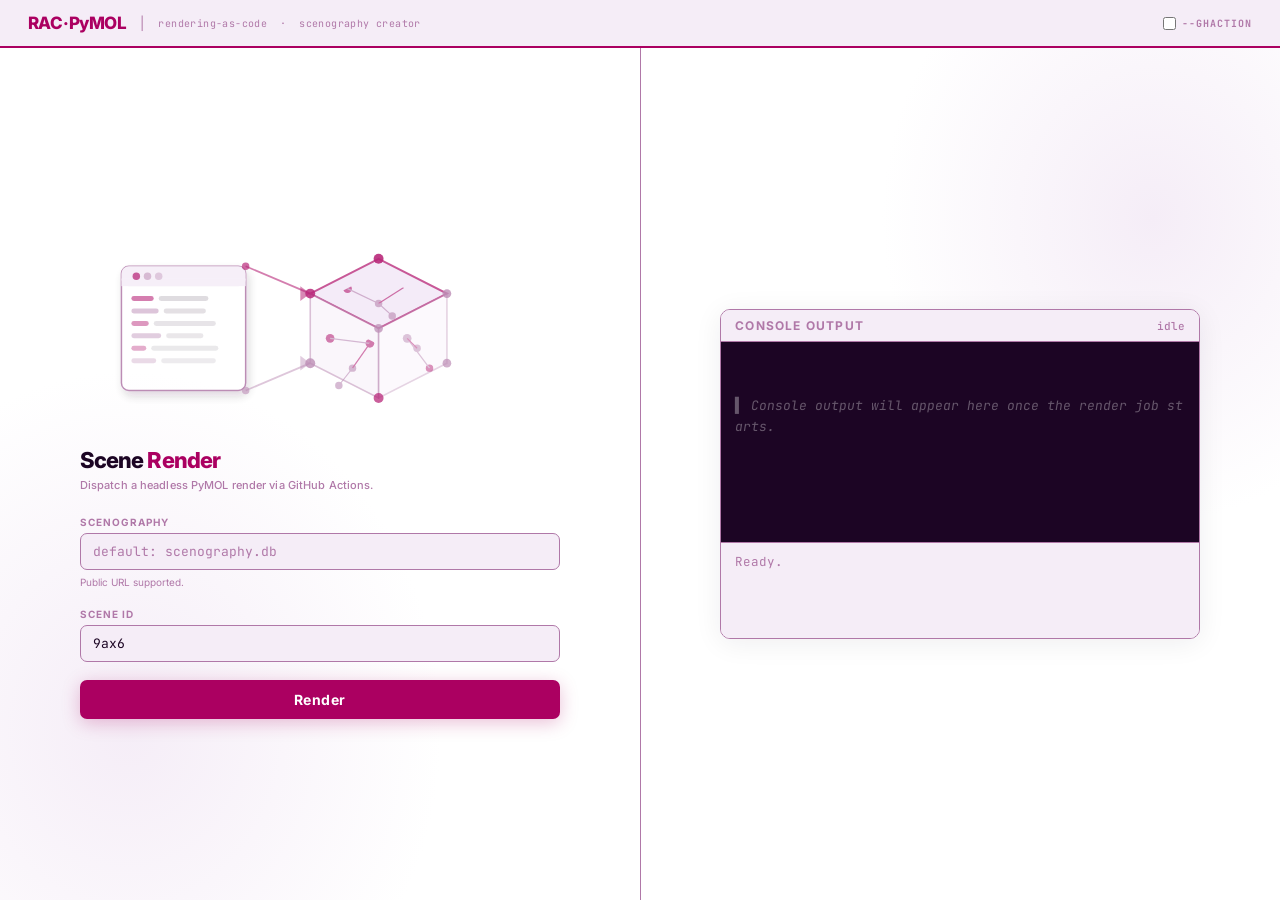
==== .github/index.html @ 3833f2bc "add gh page - demo" ====
<!DOCTYPE html>
<html lang="en">
<head>
<meta charset="utf-8">
<meta name="viewport" content="width=device-width, initial-scale=1">
<title>RAC-PyMOL · Render</title>
<link rel="preconnect" href="https://fonts.googleapis.com">
<link rel="preconnect" href="https://fonts.gstatic.com" crossorigin>
<link href="https://fonts.googleapis.com/css2?family=Inter:wght@400;500;600;700;800&family=JetBrains+Mono:wght@400;600&display=swap" rel="stylesheet">
<style>
  *, *::before, *::after { box-sizing: border-box; margin: 0; padding: 0; }

  /* ── palette: exact batch.py Vis reversed ────────────────── */
  /* dark origin:  BG=#1c0524  SURF=#270833  FG=#ffffff         */
  /*               HI=#AB0061  HI2=#8b0a5e   GRID=#4a1a6b       */
  /*               MUTE=#b078a8                                  */
  :root {
    --bg:      #ffffff;
    --surf:    #f5edf7;
    --border:  #b078a8;
    --hi:      #AB0061;
    --hi2:     #8b0a5e;
    --fg:      #1c0524;
    --mute:    #b078a8;
    --cbe-bg:  #1c0524;
    --cbe-fg:  #ffffff;
    --cbe-hi:  #AB0061;
    --cbe-dim: #4a1a6b;
    --green:   #166534;
  }

  html, body {
    height: 100vh; width: 100vw; overflow: hidden;
    background: var(--bg); color: var(--fg);
    font-family: 'Inter', system-ui, sans-serif; font-size: 13px;
    -webkit-font-smoothing: antialiased;
  }

  /* ── outer shell ─────────────────────────────────────────── */
  #app { display: flex; flex-direction: column; height: 100vh; width: 100vw; }

  /* ── header ──────────────────────────────────────────────── */
  #header {
    flex-shrink: 0; padding: 0 28px; height: 48px;
    background: var(--surf); border-bottom: 2px solid var(--hi);
    display: flex; align-items: center; gap: 14px;
  }
  #header h1 {
    font-size: 17px; font-weight: 800; color: var(--hi);
    letter-spacing: -0.03em; font-family: 'Inter', sans-serif;
  }
  #header .sub {
    font-size: 10px; color: var(--mute);
    font-family: 'JetBrains Mono', monospace; letter-spacing: 0.04em;
  }
  #header .dot { color: var(--border); }

  /* ── body: two equal panes ───────────────────────────────── */
  #body { flex: 1 1 0; min-height: 0; display: flex; }

  /* ── LEFT pane ───────────────────────────────────────────── */
  #left {
    flex: 1 1 0; min-width: 0; position: relative;
    display: flex; align-items: center; justify-content: center;
    border-right: 1px solid var(--border);
    overflow: hidden;
    /* subtle radial gradient background flow */
    background: radial-gradient(ellipse 70% 60% at 20% 80%, #f5edf7 0%, #ffffff 70%);
  }

  /* SVG icon — sits above the form heading, centred */
  #scene-icon {
    width: 88%;
    opacity: 0.84; pointer-events: none;
    display: block; margin: 0 auto 2px;
  }

  /* form card: 80% of pane width */
  #form-card {
    position: relative; z-index: 1;
    width: 80%; max-width: 480px;
    display: flex; flex-direction: column; gap: 18px;
  }

  /* form title block */
  .form-heading { margin-bottom: 4px; }
  .form-heading h2 {
    font-size: 22px; font-weight: 800; color: var(--fg);
    letter-spacing: -0.04em; line-height: 1.1;
  }
  .form-heading h2 span { color: var(--hi); }
  .form-heading p {
    margin-top: 5px; font-size: 11px; color: var(--mute);
    font-weight: 500; letter-spacing: 0.01em; line-height: 1.5;
  }

  .field { display: flex; flex-direction: column; gap: 5px; }

  label {
    font-size: 10px; font-weight: 700; color: var(--mute);
    text-transform: uppercase; letter-spacing: 0.1em;
    font-family: 'Inter', sans-serif;
  }
  .field-subtitle {
    font-size: 10px; color: var(--mute); line-height: 1.5;
    font-weight: 400;
  }
  input[type=text] {
    width: 100%; padding: 9px 12px;
    border: 1.5px solid var(--border); border-radius: 7px;
    background: var(--surf); color: var(--fg);
    font-size: 13px; font-family: 'JetBrains Mono', monospace;
    font-weight: 400; outline: none;
    transition: border-color 0.18s, box-shadow 0.18s;
  }
  input[type=text]:focus {
    border-color: var(--hi);
    box-shadow: 0 0 0 3px rgba(171,0,97,0.1);
  }
  input[type=text]::placeholder { color: var(--border); }

  #cta {
    padding: 11px 0; background: var(--hi); color: #fff;
    border: none; border-radius: 7px; width: 100%;
    font-size: 14px; font-weight: 700; font-family: 'Inter', sans-serif;
    cursor: pointer; letter-spacing: 0.04em;
    transition: background 0.18s, transform 0.1s, box-shadow 0.18s;
    box-shadow: 0 4px 18px rgba(171,0,97,0.25);
  }
  #cta:hover {
    background: var(--hi2);
    box-shadow: 0 6px 24px rgba(139,10,94,0.35);
    transform: translateY(-1px);
  }
  #cta:active { transform: translateY(0); }
  #cta:disabled { background: var(--mute); box-shadow: none; cursor: not-allowed; transform: none; }

  /* ── RIGHT pane ──────────────────────────────────────────── */
  #right {
    flex: 1 1 0; min-width: 0; position: relative;
    display: flex; align-items: center; justify-content: center;
    overflow: hidden;
    background: radial-gradient(ellipse 65% 55% at 80% 20%, #f5edf7 0%, #ffffff 65%);
  }



  /* CBE+log box: 80% of pane width */
  #cbe-wrap {
    position: relative; z-index: 1;
    width: 80%; max-width: 480px;
    display: flex; flex-direction: column;
    border: 1.5px solid var(--border); border-radius: 10px;
    overflow: hidden;
    box-shadow: 0 4px 28px rgba(28,5,36,0.07);
  }

  /* title bar */
  #cbe-label {
    background: var(--surf); padding: 8px 14px;
    font-size: 12px; font-weight: 700; color: var(--mute);
    text-transform: uppercase; letter-spacing: 0.1em;
    border-bottom: 1px solid var(--border);
    display: flex; justify-content: space-between; align-items: center;
    font-family: 'Inter', sans-serif;
  }
  #cbe-label .cbe-status {
    font-size: 11px; font-weight: 500; color: var(--border);
    text-transform: none; letter-spacing: 0; font-family: 'JetBrains Mono', monospace;
  }

  /* dark console */
  #cbe {
    height: 200px; background: var(--cbe-bg);
    color: var(--cbe-fg); font-family: 'JetBrains Mono', monospace; font-size: 13px;
    line-height: 1.65; padding: 10px 14px; overflow-y: auto; position: relative;
    white-space: pre-wrap; word-break: break-all;
  }
  #cbe .prompt { color: var(--cbe-hi); font-weight: 600; }
  #cbe-placeholder { color: #ffffff; opacity: 0.32; font-style: italic; padding: 0; margin: 0; display: block; }

  /* event log */
  #event-log {
    background: var(--surf); border-top: 1px solid var(--border);
    padding: 8px 14px; height: 96px; overflow-y: auto;
    font-size: 12.5px; font-family: 'JetBrains Mono', monospace;
    line-height: 1.65; color: var(--mute);
  }
  .ev-line { padding: 1px 0; }
  .ev-line.ok   { color: var(--green); }
  .ev-line.err  { color: #b91c1c; }
  .ev-line.info { color: var(--hi); }

  /* CBE action buttons — hidden until job completes */
  #cbe-actions {
    display: none; position: absolute; bottom: 8px; right: 10px;
    gap: 7px; align-items: center;
  }
  .cbe-btn-main {
    padding: 5px 14px; background: var(--hi); color: #fff;
    border: none; border-radius: 5px; font-size: 11px; font-weight: 700;
    font-family: 'Inter', sans-serif; cursor: pointer;
    transition: background 0.15s;
  }
  .cbe-btn-main:hover { background: var(--hi2); }
  .cbe-btn-main:disabled { background: var(--cbe-dim); cursor: not-allowed; }
  .cbe-btn-icon {
    padding: 5px 9px; background: #270833; color: var(--cbe-hi);
    border: 1px solid var(--cbe-hi); border-radius: 5px;
    font-size: 14px; cursor: pointer; transition: background 0.15s;
  }
  .cbe-btn-icon:hover { background: var(--hi); color: #fff; }
  .cbe-btn-icon:disabled { opacity: 0.3; cursor: not-allowed; }

  /* ── confirm overlay ─────────────────────────────────────── */
  #confirm-overlay {
    display: none; position: fixed; inset: 0;
    background: rgba(28,5,36,0.55); backdrop-filter: blur(4px);
    z-index: 100; align-items: center; justify-content: center;
  }
  #confirm-overlay.show { display: flex; }
  #confirm-box {
    background: #fff; border: 2px solid var(--hi);
    border-radius: 12px; padding: 26px 30px; max-width: 380px; width: 90%;
    box-shadow: 0 12px 48px rgba(171,0,97,0.2);
  }
  #confirm-box h2 {
    font-size: 16px; font-weight: 800; color: var(--hi);
    margin-bottom: 8px; letter-spacing: -0.02em;
    font-family: 'Inter', sans-serif;
  }
  #confirm-box p {
    font-size: 12px; color: var(--mute); margin-bottom: 14px; line-height: 1.6;
    font-weight: 400;
  }
  .confirm-params {
    font-family: 'JetBrains Mono', monospace; font-size: 11px;
    background: var(--surf); padding: 8px 11px; border-radius: 6px;
    border: 1px solid var(--border); margin-bottom: 16px;
    color: var(--fg); word-break: break-all; line-height: 1.7;
  }
  .confirm-actions { display: flex; gap: 8px; justify-content: flex-end; }
  .btn-cancel {
    padding: 7px 16px; background: var(--bg); color: var(--mute);
    border: 1.5px solid var(--border); border-radius: 6px;
    cursor: pointer; font-size: 12px; font-weight: 600;
    font-family: 'Inter', sans-serif;
    transition: border-color 0.15s;
  }
  .btn-cancel:hover { border-color: var(--mute); }
  .btn-go {
    padding: 7px 16px; background: var(--hi); color: #fff;
    border: none; border-radius: 6px; cursor: pointer;
    font-size: 12px; font-weight: 700; font-family: 'Inter', sans-serif;
    transition: background 0.15s;
  }
  .btn-go:hover { background: var(--hi2); }
</style>
</head>
<body>
<div id="app">

  <!-- ── header ── -->
  <div id="header">
    <h1>RAC&#8202;·&#8202;PyMOL</h1>
    <span class="dot">|</span>
    <span class="sub">rendering-as-code &nbsp;·&nbsp; scenography creator </span>
    <span style="flex:1"></span>
    <label style="font-size:10px;color:var(--mute);font-family:'JetBrains Mono',monospace;
                  display:flex;align-items:center;gap:6px;cursor:pointer;">
      <input type="checkbox" id="toggle-local" style="accent-color:var(--hi);cursor:pointer;">
      <span id="mode-label">--ghaction</span>
    </label>
  </div>

  <div id="body">

    <!-- ══ LEFT pane ══ -->
    <div id="left">

      <div id="form-card">

        <!--
          Icon: quadrant JSON-mockup card (shadowed) + 45° isometric cube
          behind it holding molecular point-cloud nodes.
          Single vector, sits above the heading, width = 50% of card.
        -->
        <!--
          Horizontal process flow:
            JSON card (100×100)  ──top──  isometric cube front-face (110×110, 10% bigger)
                                 ──bot──
          Card top-right → cube top-left node   (y = card.top  = cube.top)
          Card bot-right → cube bot-left node   (y = card.bot  = cube.bot)
          Cube is isometric: top-face rhombus visible, left+right side faces.
          viewBox: 340 wide × 130 tall.  Card: x=10,y=15 w=100 h=100.
          Gap (connectors): x=110 → x=160.  Cube left-edge x=160.
          Cube: front-face rhombus centre=(215,65), half-w=55, half-h=55 → but isometric.
          Isometric mapping: cube edge=55.
            TL = (160, 65)   TR = (215, 37)   mid = (270, 65)   BL = (215, 93)
          Top face: (160,65) (215,37) (270,65) (215,93)
          Left face below: TL(160,65) BL(215,93) BL-bot(215,148) TL-bot(160,120)
          Right face below: TR(215,37) R(270,65) R-bot(270,120) TR-bot(215,93)
          Actually simpler — use a flat isometric with:
            Top-left = (160, 37)   Top-right = (270, 37+28=65... )
          Let cube edge = 55. Isometric flat-top:
            top-left  TL = (160, 64)      ← left visible corner
            top       T  = (215, 36)      ← apex
            top-right TR = (270, 64)      ← right corner
            mid       M  = (215, 92)      ← centre of top face / top of bottom faces
            bot-left  BL = (160, 120)     ← bottom-left
            bottom    B  = (215, 148)     ← bottom apex  (not shown, behind)
            bot-right BR = (270, 120)     ← bottom-right
          Connector lines: card top-right (110,15) → TL (160,36+gap)
                           card bot-right (110,115)→ BL (160,120)
        -->
        <svg id="scene-icon" viewBox="0 0 340 160" fill="none" xmlns="http://www.w3.org/2000/svg">
          <defs>
            <filter id="cshadow" x="-20%" y="-20%" width="160%" height="160%">
              <feDropShadow dx="2" dy="4" stdDeviation="4" flood-color="#1c0524" flood-opacity="0.18"/>
            </filter>
            <clipPath id="clp-top">  <polygon points="160,64 215,36 270,64 215,92"/></clipPath>
            <clipPath id="clp-left"> <polygon points="160,64 215,92 215,148 160,120"/></clipPath>
            <clipPath id="clp-right"><polygon points="270,64 215,92 215,148 270,120"/></clipPath>
          </defs>

          <!--
            LAYOUT (viewBox 340×160, all vertically centred at y=80):
            ┌─────────────┐    ──top──    ╔═══╦═══╗
            │  JSON card  │              ║top ║   ║
            │  100 × 100  │              ╠═══╣   ║  cube front ~110×110
            │             │    ──bot──   ║lft║rgt║
            └─────────────┘              ╚═══╩═══╝
            card: x=10, y=30, w=100, h=100   → right edge x=110
            gap zone: x=110..162 (52px, arrowhead midpoint ~136)
            cube TL=(162,24)  T=(217,52)  TR=(272,24)  ← top of cube visible face
                 ML=(162,80)  M=(217,108) MR=(272,80)  ← below top face (front face top)
                 BL=(162,136) B=(217,108) BR=(272,136) ← bottom
            Actually use a simpler isometric:
              Top face: TL(162,52) T(217,24) TR(272,52) M(217,80)
              Left face: TL(162,52) ML(162,108) BL(217,136) M(217,80)
              Right face: TR(272,52) MR(272,108) BR(217,136) M(217,80)
            → card top-right (110,30) connects to TL (162,52)  [top line]
            → card bot-right (110,130) connects to ML (162,108) [bot line]
          -->

          <!-- ── JSON card (100×100) ── -->
          <rect x="10" y="30" width="100" height="100" rx="6"
                fill="#ffffff" filter="url(#cshadow)" stroke="#b078a8" stroke-width="1.2"/>
          <!-- header bar -->
          <rect x="10" y="30" width="100" height="16" rx="6" fill="#f5edf7"/>
          <rect x="10" y="40"  width="100" height="6" fill="#f5edf7"/>
          <!-- traffic dots -->
          <circle cx="22" cy="38" r="3" fill="#AB0061" opacity="0.75"/>
          <circle cx="31" cy="38" r="3" fill="#b078a8" opacity="0.55"/>
          <circle cx="40" cy="38" r="3" fill="#b078a8" opacity="0.4"/>
          <!-- JSON line stubs — 6 rows -->
          <rect x="18" y="54" width="18" height="4" rx="2" fill="#AB0061" opacity="0.6"/>
          <rect x="40" y="54" width="40" height="4" rx="2" fill="#1c0524" opacity="0.16"/>
          <rect x="18" y="64" width="22" height="4" rx="2" fill="#b078a8" opacity="0.5"/>
          <rect x="44" y="64" width="34" height="4" rx="2" fill="#1c0524" opacity="0.14"/>
          <rect x="18" y="74" width="14" height="4" rx="2" fill="#AB0061" opacity="0.48"/>
          <rect x="36" y="74" width="50" height="4" rx="2" fill="#1c0524" opacity="0.12"/>
          <rect x="18" y="84" width="24" height="4" rx="2" fill="#b078a8" opacity="0.44"/>
          <rect x="46" y="84" width="30" height="4" rx="2" fill="#1c0524" opacity="0.11"/>
          <rect x="18" y="94" width="12" height="4" rx="2" fill="#AB0061" opacity="0.38"/>
          <rect x="34" y="94" width="54" height="4" rx="2" fill="#1c0524" opacity="0.10"/>
          <rect x="18" y="104" width="20" height="4" rx="2" fill="#b078a8" opacity="0.32"/>
          <rect x="42" y="104" width="44" height="4" rx="2" fill="#1c0524" opacity="0.09"/>
          <!-- card right-edge connector dots -->
          <circle cx="110" cy="30"  r="3" fill="#AB0061" opacity="0.7"/>
          <circle cx="110" cy="130" r="3" fill="#b078a8" opacity="0.6"/>

          <!-- ── HORIZONTAL CONNECTOR LINES (top + bottom) ── -->
          <!-- top:    card top-right (110,30)  → cube TL (162,52) -->
          <line x1="110" y1="30"  x2="162" y2="52"
                stroke="#AB0061" stroke-width="1.4" opacity="0.6"/>
          <!-- bottom: card bot-right (110,130) → cube ML (162,108) -->
          <line x1="110" y1="130" x2="162" y2="108"
                stroke="#b078a8" stroke-width="1.4" opacity="0.5"/>
          <!-- arrowheads at cube entry -->
          <polygon points="162,52  154,46  154,58"  fill="#AB0061" opacity="0.55"/>
          <polygon points="162,108 154,102 154,114" fill="#b078a8" opacity="0.45"/>

          <!-- ── ISOMETRIC CUBE (edge≈55, 10% bigger than card ≈110) ── -->
          <!-- Vertices:
               T  = (217, 24)   apex top
               TL = (162, 52)   left corner of top face  [also top-left connector target]
               TR = (272, 52)   right corner of top face
               M  = (217, 80)   centre diamond (middle of top face)
               ML = (162, 108)  left bottom of side faces  [also bot connector target]
               MR = (272, 108)  right bottom of side faces
               B  = (217, 136)  bottom apex
          -->
          <!-- top face (rhombus) -->
          <polygon points="162,52 217,24 272,52 217,80"
                   fill="#ede0f4" opacity="0.78" stroke="#AB0061" stroke-width="1.6"/>
          <!-- left face -->
          <polygon points="162,52 217,80 217,136 162,108"
                   fill="#f5edf7" opacity="0.55" stroke="#b078a8" stroke-width="1.3"/>
          <!-- right face -->
          <polygon points="272,52 217,80 217,136 272,108"
                   fill="#f5edf7" opacity="0.38" stroke="#b078a8" stroke-width="1.3"/>

          <!-- molecular nodes inside cube faces -->
          <g clip-path="url(#clp-top)" opacity="0.65">
            <circle cx="192" cy="48" r="3.5" fill="#AB0061"/>
            <circle cx="217" cy="60" r="3"   fill="#b078a8"/>
            <circle cx="242" cy="44" r="3.5" fill="#AB0061"/>
            <circle cx="228" cy="70" r="3"   fill="#b078a8"/>
            <line x1="192" y1="48" x2="217" y2="60" stroke="#b078a8" stroke-width="1"/>
            <line x1="217" y1="60" x2="242" y2="44" stroke="#AB0061" stroke-width="1"/>
            <line x1="217" y1="60" x2="228" y2="70" stroke="#b078a8" stroke-width="0.9"/>
          </g>
          <g clip-path="url(#clp-left)" opacity="0.6">
            <circle cx="178" cy="88"  r="3.5" fill="#AB0061"/>
            <circle cx="196" cy="112" r="3"   fill="#b078a8"/>
            <circle cx="210" cy="92"  r="3.5" fill="#AB0061"/>
            <circle cx="185" cy="126" r="3"   fill="#b078a8"/>
            <line x1="178" y1="88"  x2="210" y2="92"  stroke="#b078a8" stroke-width="1"/>
            <line x1="210" y1="92"  x2="196" y2="112" stroke="#AB0061" stroke-width="1"/>
            <line x1="196" y1="112" x2="185" y2="126" stroke="#b078a8" stroke-width="0.9"/>
          </g>
          <g clip-path="url(#clp-right)" opacity="0.5">
            <circle cx="240" cy="88"  r="3.5" fill="#b078a8"/>
            <circle cx="258" cy="112" r="3"   fill="#AB0061"/>
            <circle cx="248" cy="96"  r="3"   fill="#b078a8"/>
            <line x1="240" y1="88"  x2="258" y2="112" stroke="#b078a8" stroke-width="1"/>
            <line x1="240" y1="88"  x2="248" y2="96"  stroke="#AB0061" stroke-width="0.9"/>
          </g>

          <!-- cube key vertex nodes -->
          <circle cx="217" cy="24"  r="4"   fill="#AB0061" opacity="0.9"/>
          <circle cx="162" cy="52"  r="4"   fill="#AB0061" opacity="0.85"/>
          <circle cx="272" cy="52"  r="3.5" fill="#b078a8" opacity="0.8"/>
          <circle cx="217" cy="80"  r="3.5" fill="#b078a8" opacity="0.75"/>
          <circle cx="162" cy="108" r="4"   fill="#b078a8" opacity="0.8"/>
          <circle cx="272" cy="108" r="3.5" fill="#b078a8" opacity="0.7"/>
          <circle cx="217" cy="136" r="4"   fill="#AB0061" opacity="0.75"/>
        </svg>

        <div class="form-heading">
          <h2>Scene <span>Render</span></h2>
          <p id="form-subtitle">Dispatch a headless PyMOL render via GitHub Actions.</p>
        </div>

        <div class="field">
          <label for="f-scenography">Scenography</label>
          <input type="text" id="f-scenography" placeholder="default: scenography.db">
          <div class="field-subtitle">Public URL supported.</div>
        </div>

        <div class="field">
          <label for="f-scene-id">Scene ID</label>
          <input type="text" id="f-scene-id" value="9ax6" placeholder="e.g. 9ax6">
        </div>

        <button id="cta" onclick="onRenderClick()">Render</button>

      </div>
    </div>

    <!-- ══ RIGHT pane ══ -->
    <div id="right">

      <div id="cbe-wrap">

        <div id="cbe-label">
          <span>console output</span>
          <span class="cbe-status" id="cbe-status">idle</span>
        </div>

        <div id="cbe">
          <span id="cbe-placeholder">▌ Console output will appear here once the render job starts.</span>
          <div id="cbe-actions">
            <button class="cbe-btn-main" id="btn-html-view"
                    disabled onclick="openHtmlView()">HTML View</button>
            <button class="cbe-btn-icon" id="btn-download"
                    title="Download ZIP" disabled onclick="downloadZip()">&#8659;</button>
          </div>
        </div>

        <div id="event-log">
          <div class="ev-line">Ready.</div>
        </div>

      </div>
    </div>

  </div>
</div>

<!-- confirm overlay (Ask before execution) -->
<div id="confirm-overlay">
  <div id="confirm-box">
    <h2>Confirm Render</h2>
    <p>This will dispatch a GitHub Actions workflow. Please review the parameters:</p>
    <div class="confirm-params" id="confirm-params-text"></div>
    <div class="confirm-actions">
      <button class="btn-cancel" onclick="closeConfirm()">Cancel</button>
      <button class="btn-go"     onclick="executeRender()">Run</button>
    </div>
  </div>
</div>

<script>
// ── config ────────────────────────────────────────────────────────────────
// Fill these in for your repo: owner/repo and a fine-grained PAT stored as
// a GH Pages secret (or just set REPO here for the public dispatch endpoint).
const REPO         = "ststevanovic/rac-pymol";
const WORKFLOW_ID  = "ghpage";   // matches .github/w/ghpage filename
const GH_API       = `https://api.github.com/repos/${REPO}/actions/workflows/${WORKFLOW_ID}/dispatches`;

// Artifact download base URL — updated after run completes (via polling).
let _runId      = null;
let _htmlArtUrl = null;
let _zipArtUrl  = null;
let _pollTimer  = null;

// ── mode toggle (--local / --ghaction) ────────────────────────────────────
// In --local mode the page just probes ./rendering/random/latest.html on the
// same origin instead of dispatching a GitHub Actions workflow.
let _mode = "ghaction";

document.getElementById("toggle-local").addEventListener("change", function () {
  _mode = this.checked ? "local" : "ghaction";
  document.getElementById("mode-label").textContent = this.checked ? "--local" : "--ghaction";
  const sub = document.getElementById("form-subtitle");
  if (sub) sub.textContent = this.checked
    ? "Run batch.py locally — probes ./rendering/random/latest.html."
    : "Dispatch a headless PyMOL render via GitHub Actions.";
  log(`Mode → ${_mode}`, "info");
});

// ── event log ─────────────────────────────────────────────────────────────
function log(msg, cls = "") {
  const el = document.getElementById("event-log");
  const line = document.createElement("div");
  line.className = "ev-line " + cls;
  const ts = new Date().toLocaleTimeString();
  line.textContent = `[${ts}] ${msg}`;
  el.appendChild(line);
  el.scrollTop = el.scrollHeight;
}

// ── CBE output ────────────────────────────────────────────────────────────────
function cbeWrite(text, cls = "") {
  const cbe = document.getElementById("cbe");
  document.getElementById("cbe-placeholder")?.remove();
  const span = document.createElement("span");
  if (cls) span.className = cls;
  span.textContent = text + "\n";
  cbe.insertBefore(span, document.getElementById("cbe-actions"));
  cbe.scrollTop = cbe.scrollHeight;
}
function setStatus(txt) {
  const s = document.getElementById("cbe-status");
  if (s) s.textContent = txt;
}

// ── enable output buttons (called from both local + ghaction paths) ───────
function enableButtons(htmlUrl, zipUrl) {
  _htmlArtUrl = htmlUrl;
  _zipArtUrl  = zipUrl;
  const actions = document.getElementById("cbe-actions");
  actions.style.display = "flex";
  document.getElementById("btn-html-view").disabled = false;
  document.getElementById("btn-download").disabled  = zipUrl ? false : true;
  log("Output ready — HTML View enabled.", "ok");
  cbeWrite("Output ready.", "prompt");
}

// ── confirm overlay ───────────────────────────────────────────────────────
function onRenderClick() {
  const sceno = document.getElementById("f-scenography").value.trim();
  const scene = document.getElementById("f-scene-id").value.trim();
  if (!scene) { log("Scene ID is required.", "err"); return; }

  // --local: skip confirm entirely, run directly
  if (_mode === "local") { executeLocal(); return; }

  const summary = `Scenography : ${sceno || "(repo default)"}\nScene ID    : ${scene}`;
  document.getElementById("confirm-params-text").textContent = summary;
  document.getElementById("confirm-overlay").classList.add("show");
}

function closeConfirm() {
  document.getElementById("confirm-overlay").classList.remove("show");
}

// ── dispatch + poll ───────────────────────────────────────────────────────
async function executeRender() {
  closeConfirm();
  if (_mode === "local") { executeLocal(); return; }
  executeGHAction();
}

// ── local mode ────────────────────────────────────────────────────────────
// batch.py starts an HTTP server on 8091 serving .rendering/random/.
// We poll status.json every 2s and mirror progress to the live console.
const LOCAL_STATUS = "http://127.0.0.1:8091/status.json";
const LOCAL_HTML   = "http://127.0.0.1:8091/latest.html";

let _localPollTimer = null;
let _lastStep = null;

function executeLocal() {
  const scene = document.getElementById("f-scene-id").value.trim();
  setStatus("waiting…");
  document.getElementById("cbe-actions").style.display = "none";
  document.getElementById("btn-download").style.display = "none";
  _lastStep = null;

  const cmd = `RAC_LOCAL_UI=1 .venv-batch/bin/python pymol-workshop/batch.py ${scene}`;
  cbeWrite(`$ ${cmd}`, "prompt");
  log(`Run in terminal: ${cmd}`, "info");
  cbeWrite(`  Waiting for batch.py to start (30s timeout)…`);

  // timeout: give up after 30s if server never responds
  const WAIT_TIMEOUT_MS = 30_000;
  const startedAt = Date.now();

  // start polling status.json
  let dots = 0;
  if (_localPollTimer) clearInterval(_localPollTimer);
  _localPollTimer = setInterval(async () => {
    dots = (dots + 1) % 4;
    const spinner = "⠋⠙⠹⠸".charAt(dots);

    // timeout guard — only while still waiting for server to come up
    if (_lastStep === null && Date.now() - startedAt > WAIT_TIMEOUT_MS) {
      clearInterval(_localPollTimer);
      cbeWrite(`✘  batch.py never started (30s timeout).`);
      cbeWrite(`   Copy and run in your terminal:`);
      cbeWrite(`   ${cmd}`, "prompt");
      setStatus("timed out");
      log("Timed out waiting for batch.py.", "err");
      document.getElementById("cta").disabled = false;
      return;
    }

    try {
      const r = await fetch(LOCAL_STATUS, { cache: "no-store" });
      if (!r.ok) { setStatus(`waiting${".".repeat(dots)}`); return; }
      const s = await r.json();

      // log when step changes
      if (s.step !== _lastStep) {
        _lastStep = s.step;
        if (s.state === "running") {
          cbeWrite(`${spinner}  ${s.msg}`);
          setStatus(s.step);
          log(s.msg, "info");
        }
      }

      if (s.state === "done") {
        clearInterval(_localPollTimer);
        cbeWrite(`✔  Done — latest.html ready.`, "prompt");
        setStatus("done");
        log("Batch complete — output ready.", "ok");
        enableButtons(s.latest || LOCAL_HTML, null);
      } else if (s.state === "error") {
        clearInterval(_localPollTimer);
        cbeWrite(`✘  ${s.msg}`);
        setStatus("error");
        log(`Batch error: ${s.msg}`, "err");
        document.getElementById("cta").disabled = false;
      }
    } catch (_) {
      // server not up yet — batch.py hasn't started, keep waiting
      setStatus(`waiting${".".repeat(dots)}`);
    }
  }, 2000);
}

// ── GH Actions dispatch ───────────────────────────────────────────────────
async function executeGHAction() {
  const sceno = document.getElementById("f-scenography").value.trim();
  const scene = document.getElementById("f-scene-id").value.trim();

  document.getElementById("cta").disabled = true;
  setStatus("dispatching…");
  log("Dispatching workflow…", "info");
  cbeWrite(`$ github-actions dispatch  scene=${scene}  sceno=${sceno || "default"}`, "prompt");

  // GitHub requires a PAT for workflow_dispatch. Store it in sessionStorage
  // or prompt once. For public demos, this is typically handled via a proxy.
  const token = sessionStorage.getItem("gh_pat") ||
    prompt("GitHub PAT (workflow:write scope) — stored in sessionStorage only:");
  if (token) sessionStorage.setItem("gh_pat", token);
  if (!token) {
    log("Cancelled — no PAT provided.", "err");
    document.getElementById("cta").disabled = false;
    return;
  }

  try {
    const resp = await fetch(GH_API, {
      method: "POST",
      headers: {
        "Authorization": `Bearer ${token}`,
        "Accept": "application/vnd.github+json",
        "Content-Type": "application/json",
      },
      body: JSON.stringify({
        ref: "main",
        inputs: { scenography: sceno, scene_id: scene },
      }),
    });

    if (resp.status === 204) {
      log("Workflow dispatched successfully.", "ok");
      setStatus("running");
      cbeWrite("Workflow queued. Polling for run ID…");
      pollForRunId(token, scene);
    } else {
      const body = await resp.text();
      log(`Dispatch failed: HTTP ${resp.status}`, "err");
      cbeWrite(`ERROR: ${resp.status}\n${body}`);
      document.getElementById("cta").disabled = false;
    }
  } catch (e) {
    log(`Network error: ${e.message}`, "err");
    cbeWrite(`Network error: ${e.message}`);
    document.getElementById("cta").disabled = false;
  }
}

// ── poll GitHub API for run status + log URL ──────────────────────────────
async function pollForRunId(token, scene) {
  const runsUrl = `https://api.github.com/repos/${REPO}/actions/runs?per_page=5`;
  let attempts = 0;

  _pollTimer = setInterval(async () => {
    attempts++;
    try {
      const r = await fetch(runsUrl, {
        headers: { "Authorization": `Bearer ${token}`,
                   "Accept": "application/vnd.github+json" }
      });
      const data = await r.json();
      const run = (data.workflow_runs || []).find(
        w => w.name === "ghpage Render" && w.status !== "completed"
             || w.status === "completed"
      );
      if (run && !_runId) {
        _runId = run.id;
        log(`Run #${_runId} started — status: ${run.status}`, "info");
        cbeWrite(`Run ID: ${_runId}  status: ${run.status}`);
        cbeWrite(`Logs  : https://github.com/${REPO}/actions/runs/${_runId}`);
      }
      if (run && run.status === "completed") {
        clearInterval(_pollTimer);
        const conclusion = run.conclusion;
        log(`Run #${_runId} ${conclusion}.`, conclusion === "success" ? "ok" : "err");
        setStatus(conclusion);
        cbeWrite(`\n── Job ${conclusion.toUpperCase()} ──`);
        if (conclusion === "success") fetchArtifacts(token);
        document.getElementById("cta").disabled = false;
      }
      if (attempts > 60) {   // 5 min timeout at 5s interval
        clearInterval(_pollTimer);
        log("Polling timed out after 5 min.", "err");
        document.getElementById("cta").disabled = false;
      }
    } catch (e) { /* network hiccup — keep polling */ }
  }, 5000);
}

// ── fetch artifact URLs after completion ──────────────────────────────────
async function fetchArtifacts(token) {
  const artUrl = `https://api.github.com/repos/${REPO}/actions/runs/${_runId}/artifacts`;
  try {
    const r = await fetch(artUrl, {
      headers: { "Authorization": `Bearer ${token}`,
                 "Accept": "application/vnd.github+json" }
    });
    const data = await r.json();
    for (const art of (data.artifacts || [])) {
      if (art.name === "slide-deck-html") {
        _htmlArtUrl = `https://github.com/${REPO}/actions/runs/${_runId}/artifacts/${art.id}`;
      }
      if (art.name === "slide-deck-zip") {
        _zipArtUrl  = `https://github.com/${REPO}/actions/runs/${_runId}/artifacts/${art.id}`;
      }
    }
    if (_htmlArtUrl) enableButtons(_htmlArtUrl, _zipArtUrl || null);
  } catch (e) { log(`Artifact fetch failed: ${e.message}`, "err"); }
}

// ── artifact actions ──────────────────────────────────────────────────────
function openHtmlView() {
  if (_htmlArtUrl) window.open(_htmlArtUrl, "_blank");
}
function downloadZip() {
  if (_zipArtUrl)  window.open(_zipArtUrl,  "_blank");
}
</script>
</body>
</html>
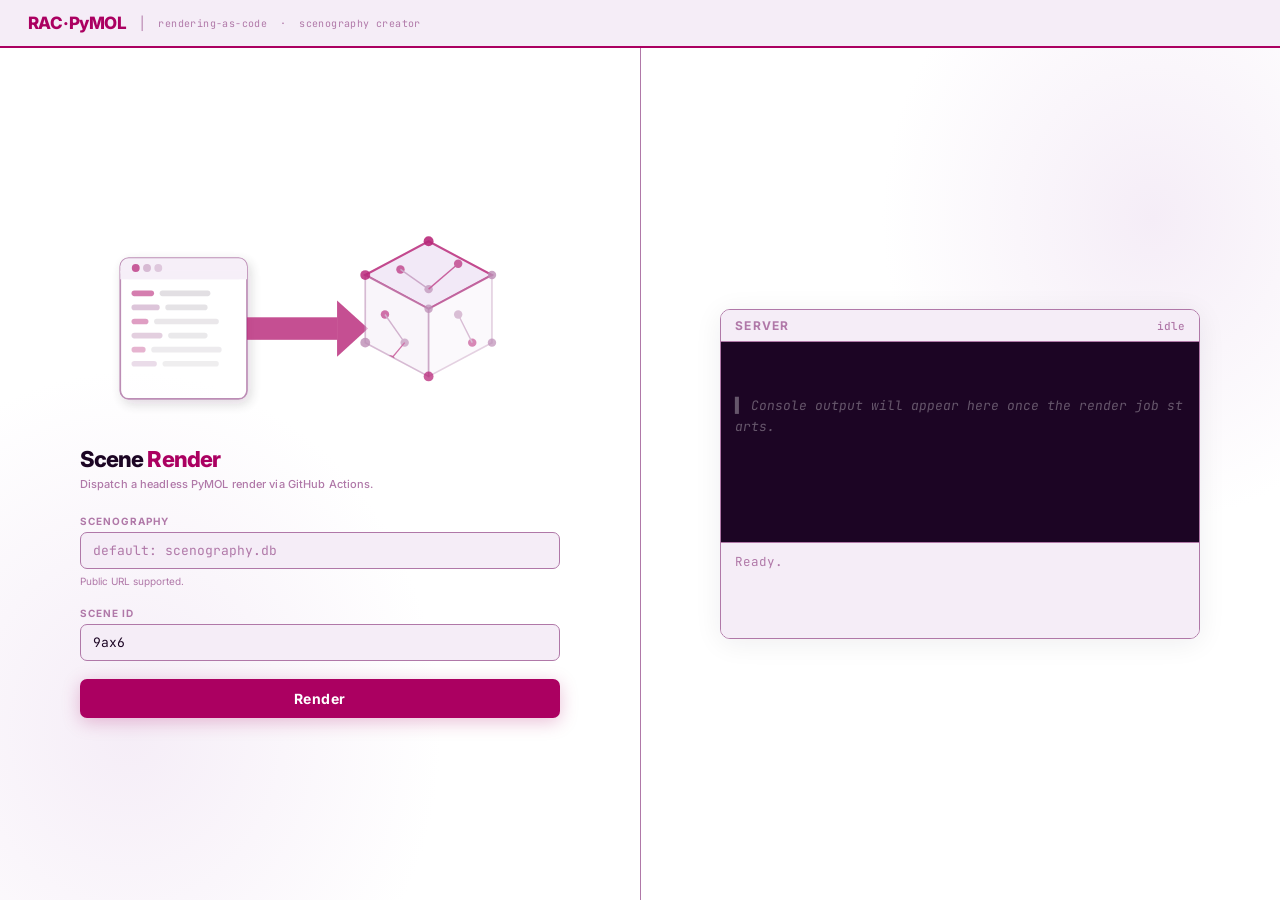
==== commit 863049cb: "setup gh workflow ghpages" ====
--- a/.github/index.html
+++ b/.github/index.html
@@ -134,6 +134,8 @@
   }
   #cta:active { transform: translateY(0); }
   #cta:disabled { background: var(--mute); box-shadow: none; cursor: not-allowed; transform: none; }
+  #cta.local { background: var(--hi); box-shadow: 0 4px 18px rgba(171,0,97,0.25); }
+  #cta.local:hover { background: var(--hi2); box-shadow: 0 6px 24px rgba(139,10,94,0.35); }
 
   /* ── RIGHT pane ──────────────────────────────────────────── */
   #right {
@@ -191,10 +193,11 @@
   .ev-line.err  { color: #b91c1c; }
   .ev-line.info { color: var(--hi); }
 
-  /* CBE action buttons — hidden until job completes */
+  /* CBE action buttons — shown below console once job completes */
   #cbe-actions {
-    display: none; position: absolute; bottom: 8px; right: 10px;
-    gap: 7px; align-items: center;
+    display: none; padding: 6px 10px;
+    gap: 7px; align-items: center; justify-content: flex-end;
+    background: var(--cbe-bg); border-top: 1px solid #3a1050;
   }
   .cbe-btn-main {
     padding: 5px 14px; background: var(--hi); color: #fff;
@@ -266,11 +269,17 @@
     <span class="dot">|</span>
     <span class="sub">rendering-as-code &nbsp;·&nbsp; scenography creator </span>
     <span style="flex:1"></span>
-    <label style="font-size:10px;color:var(--mute);font-family:'JetBrains Mono',monospace;
+    <label id="local-toggle-label"
+           style="font-size:10px;color:var(--mute);font-family:'JetBrains Mono',monospace;
                   display:flex;align-items:center;gap:6px;cursor:pointer;">
       <input type="checkbox" id="toggle-local" style="accent-color:var(--hi);cursor:pointer;">
       <span id="mode-label">--ghaction</span>
     </label>
+    <span id="local-tag-label"
+          style="display:none;font-size:10px;font-family:'JetBrains Mono',monospace;
+                 color:var(--mute);">
+      tag:&nbsp;<span id="local-tag" style="color:var(--hi);">—</span>
+    </span>
   </div>
 
   <div id="body">
@@ -280,162 +289,88 @@
 
       <div id="form-card">
 
-        <!--
-          Icon: quadrant JSON-mockup card (shadowed) + 45° isometric cube
-          behind it holding molecular point-cloud nodes.
-          Single vector, sits above the heading, width = 50% of card.
-        -->
-        <!--
-          Horizontal process flow:
-            JSON card (100×100)  ──top──  isometric cube front-face (110×110, 10% bigger)
-                                 ──bot──
-          Card top-right → cube top-left node   (y = card.top  = cube.top)
-          Card bot-right → cube bot-left node   (y = card.bot  = cube.bot)
-          Cube is isometric: top-face rhombus visible, left+right side faces.
-          viewBox: 340 wide × 130 tall.  Card: x=10,y=15 w=100 h=100.
-          Gap (connectors): x=110 → x=160.  Cube left-edge x=160.
-          Cube: front-face rhombus centre=(215,65), half-w=55, half-h=55 → but isometric.
-          Isometric mapping: cube edge=55.
-            TL = (160, 65)   TR = (215, 37)   mid = (270, 65)   BL = (215, 93)
-          Top face: (160,65) (215,37) (270,65) (215,93)
-          Left face below: TL(160,65) BL(215,93) BL-bot(215,148) TL-bot(160,120)
-          Right face below: TR(215,37) R(270,65) R-bot(270,120) TR-bot(215,93)
-          Actually simpler — use a flat isometric with:
-            Top-left = (160, 37)   Top-right = (270, 37+28=65... )
-          Let cube edge = 55. Isometric flat-top:
-            top-left  TL = (160, 64)      ← left visible corner
-            top       T  = (215, 36)      ← apex
-            top-right TR = (270, 64)      ← right corner
-            mid       M  = (215, 92)      ← centre of top face / top of bottom faces
-            bot-left  BL = (160, 120)     ← bottom-left
-            bottom    B  = (215, 148)     ← bottom apex  (not shown, behind)
-            bot-right BR = (270, 120)     ← bottom-right
-          Connector lines: card top-right (110,15) → TL (160,36+gap)
-                           card bot-right (110,115)→ BL (160,120)
-        -->
-        <svg id="scene-icon" viewBox="0 0 340 160" fill="none" xmlns="http://www.w3.org/2000/svg">
+        <!-- JSON card  ──▶  isometric cube (molecular nodes) -->
+        <svg id="scene-icon" viewBox="0 0 300 140" fill="none" xmlns="http://www.w3.org/2000/svg">
           <defs>
             <filter id="cshadow" x="-20%" y="-20%" width="160%" height="160%">
-              <feDropShadow dx="2" dy="4" stdDeviation="4" flood-color="#1c0524" flood-opacity="0.18"/>
+              <feDropShadow dx="2" dy="3" stdDeviation="4" flood-color="#1c0524" flood-opacity="0.18"/>
             </filter>
-            <clipPath id="clp-top">  <polygon points="160,64 215,36 270,64 215,92"/></clipPath>
-            <clipPath id="clp-left"> <polygon points="160,64 215,92 215,148 160,120"/></clipPath>
-            <clipPath id="clp-right"><polygon points="270,64 215,92 215,148 270,120"/></clipPath>
+            <clipPath id="clp-top">  <polygon points="182,32 227,8  272,32 227,56"/></clipPath>
+            <clipPath id="clp-left"> <polygon points="182,32 227,56 227,104 182,80"/></clipPath>
+            <clipPath id="clp-right"><polygon points="272,32 227,56 227,104 272,80"/></clipPath>
           </defs>
 
-          <!--
-            LAYOUT (viewBox 340×160, all vertically centred at y=80):
-            ┌─────────────┐    ──top──    ╔═══╦═══╗
-            │  JSON card  │              ║top ║   ║
-            │  100 × 100  │              ╠═══╣   ║  cube front ~110×110
-            │             │    ──bot──   ║lft║rgt║
-            └─────────────┘              ╚═══╩═══╝
-            card: x=10, y=30, w=100, h=100   → right edge x=110
-            gap zone: x=110..162 (52px, arrowhead midpoint ~136)
-            cube TL=(162,24)  T=(217,52)  TR=(272,24)  ← top of cube visible face
-                 ML=(162,80)  M=(217,108) MR=(272,80)  ← below top face (front face top)
-                 BL=(162,136) B=(217,108) BR=(272,136) ← bottom
-            Actually use a simpler isometric:
-              Top face: TL(162,52) T(217,24) TR(272,52) M(217,80)
-              Left face: TL(162,52) ML(162,108) BL(217,136) M(217,80)
-              Right face: TR(272,52) MR(272,108) BR(217,136) M(217,80)
-            → card top-right (110,30) connects to TL (162,52)  [top line]
-            → card bot-right (110,130) connects to ML (162,108) [bot line]
-          -->
-
-          <!-- ── JSON card (100×100) ── -->
-          <rect x="10" y="30" width="100" height="100" rx="6"
+          <!-- ── JSON card (90×100, centred at x=10..100, y=20..120) ── -->
+          <rect x="8" y="20" width="90" height="100" rx="6"
                 fill="#ffffff" filter="url(#cshadow)" stroke="#b078a8" stroke-width="1.2"/>
-          <!-- header bar -->
-          <rect x="10" y="30" width="100" height="16" rx="6" fill="#f5edf7"/>
-          <rect x="10" y="40"  width="100" height="6" fill="#f5edf7"/>
+          <!-- title bar -->
+          <rect x="8"  y="20" width="90" height="15" rx="6" fill="#f5edf7"/>
+          <rect x="8"  y="29" width="90" height="6"  fill="#f5edf7"/>
           <!-- traffic dots -->
-          <circle cx="22" cy="38" r="3" fill="#AB0061" opacity="0.75"/>
-          <circle cx="31" cy="38" r="3" fill="#b078a8" opacity="0.55"/>
-          <circle cx="40" cy="38" r="3" fill="#b078a8" opacity="0.4"/>
+          <circle cx="19" cy="27" r="2.8" fill="#AB0061" opacity="0.75"/>
+          <circle cx="27" cy="27" r="2.8" fill="#b078a8" opacity="0.55"/>
+          <circle cx="35" cy="27" r="2.8" fill="#b078a8" opacity="0.4"/>
           <!-- JSON line stubs — 6 rows -->
-          <rect x="18" y="54" width="18" height="4" rx="2" fill="#AB0061" opacity="0.6"/>
-          <rect x="40" y="54" width="40" height="4" rx="2" fill="#1c0524" opacity="0.16"/>
-          <rect x="18" y="64" width="22" height="4" rx="2" fill="#b078a8" opacity="0.5"/>
-          <rect x="44" y="64" width="34" height="4" rx="2" fill="#1c0524" opacity="0.14"/>
-          <rect x="18" y="74" width="14" height="4" rx="2" fill="#AB0061" opacity="0.48"/>
-          <rect x="36" y="74" width="50" height="4" rx="2" fill="#1c0524" opacity="0.12"/>
-          <rect x="18" y="84" width="24" height="4" rx="2" fill="#b078a8" opacity="0.44"/>
-          <rect x="46" y="84" width="30" height="4" rx="2" fill="#1c0524" opacity="0.11"/>
-          <rect x="18" y="94" width="12" height="4" rx="2" fill="#AB0061" opacity="0.38"/>
-          <rect x="34" y="94" width="54" height="4" rx="2" fill="#1c0524" opacity="0.10"/>
-          <rect x="18" y="104" width="20" height="4" rx="2" fill="#b078a8" opacity="0.32"/>
-          <rect x="42" y="104" width="44" height="4" rx="2" fill="#1c0524" opacity="0.09"/>
-          <!-- card right-edge connector dots -->
-          <circle cx="110" cy="30"  r="3" fill="#AB0061" opacity="0.7"/>
-          <circle cx="110" cy="130" r="3" fill="#b078a8" opacity="0.6"/>
-
-          <!-- ── HORIZONTAL CONNECTOR LINES (top + bottom) ── -->
-          <!-- top:    card top-right (110,30)  → cube TL (162,52) -->
-          <line x1="110" y1="30"  x2="162" y2="52"
-                stroke="#AB0061" stroke-width="1.4" opacity="0.6"/>
-          <!-- bottom: card bot-right (110,130) → cube ML (162,108) -->
-          <line x1="110" y1="130" x2="162" y2="108"
-                stroke="#b078a8" stroke-width="1.4" opacity="0.5"/>
-          <!-- arrowheads at cube entry -->
-          <polygon points="162,52  154,46  154,58"  fill="#AB0061" opacity="0.55"/>
-          <polygon points="162,108 154,102 154,114" fill="#b078a8" opacity="0.45"/>
-
-          <!-- ── ISOMETRIC CUBE (edge≈55, 10% bigger than card ≈110) ── -->
-          <!-- Vertices:
-               T  = (217, 24)   apex top
-               TL = (162, 52)   left corner of top face  [also top-left connector target]
-               TR = (272, 52)   right corner of top face
-               M  = (217, 80)   centre diamond (middle of top face)
-               ML = (162, 108)  left bottom of side faces  [also bot connector target]
-               MR = (272, 108)  right bottom of side faces
-               B  = (217, 136)  bottom apex
-          -->
-          <!-- top face (rhombus) -->
-          <polygon points="162,52 217,24 272,52 217,80"
-                   fill="#ede0f4" opacity="0.78" stroke="#AB0061" stroke-width="1.6"/>
+          <rect x="16" y="43" width="16" height="4" rx="2" fill="#AB0061" opacity="0.60"/>
+          <rect x="36" y="43" width="36" height="4" rx="2" fill="#1c0524" opacity="0.15"/>
+          <rect x="16" y="53" width="20" height="4" rx="2" fill="#b078a8" opacity="0.50"/>
+          <rect x="40" y="53" width="30" height="4" rx="2" fill="#1c0524" opacity="0.13"/>
+          <rect x="16" y="63" width="12" height="4" rx="2" fill="#AB0061" opacity="0.45"/>
+          <rect x="32" y="63" width="46" height="4" rx="2" fill="#1c0524" opacity="0.11"/>
+          <rect x="16" y="73" width="22" height="4" rx="2" fill="#b078a8" opacity="0.42"/>
+          <rect x="42" y="73" width="28" height="4" rx="2" fill="#1c0524" opacity="0.10"/>
+          <rect x="16" y="83" width="10" height="4" rx="2" fill="#AB0061" opacity="0.35"/>
+          <rect x="30" y="83" width="50" height="4" rx="2" fill="#1c0524" opacity="0.09"/>
+          <rect x="16" y="93" width="18" height="4" rx="2" fill="#b078a8" opacity="0.30"/>
+          <rect x="38" y="93" width="40" height="4" rx="2" fill="#1c0524" opacity="0.08"/>
+
+          <!-- ── ONE BULKY ARROW (card right-edge x=98 → cube left x=180, centred y=70) ── -->
+          <!-- shaft: y 62..78 (16 px tall), x 98..162 -->
+          <rect x="98" y="62" width="64" height="16" fill="#AB0061" opacity="0.82"/>
+          <!-- arrowhead: triangle pointing right -->
+          <polygon points="162,50 162,90 184,70" fill="#AB0061" opacity="0.82"/>
+
+          <!-- ── ISOMETRIC CUBE  (edge 45, apex T=(227,8)) ── -->
+          <!-- Vertices: T(227,8) TL(182,32) TR(272,32) M(227,56) ML(182,80) MR(272,80) B(227,104) -->
+          <!-- top face -->
+          <polygon points="182,32 227,8  272,32 227,56"
+                   fill="#ede0f4" opacity="0.85" stroke="#AB0061" stroke-width="1.5"/>
           <!-- left face -->
-          <polygon points="162,52 217,80 217,136 162,108"
-                   fill="#f5edf7" opacity="0.55" stroke="#b078a8" stroke-width="1.3"/>
+          <polygon points="182,32 227,56 227,104 182,80"
+                   fill="#f5edf7" opacity="0.60" stroke="#b078a8" stroke-width="1.2"/>
           <!-- right face -->
-          <polygon points="272,52 217,80 217,136 272,108"
-                   fill="#f5edf7" opacity="0.38" stroke="#b078a8" stroke-width="1.3"/>
-
-          <!-- molecular nodes inside cube faces -->
-          <g clip-path="url(#clp-top)" opacity="0.65">
-            <circle cx="192" cy="48" r="3.5" fill="#AB0061"/>
-            <circle cx="217" cy="60" r="3"   fill="#b078a8"/>
-            <circle cx="242" cy="44" r="3.5" fill="#AB0061"/>
-            <circle cx="228" cy="70" r="3"   fill="#b078a8"/>
-            <line x1="192" y1="48" x2="217" y2="60" stroke="#b078a8" stroke-width="1"/>
-            <line x1="217" y1="60" x2="242" y2="44" stroke="#AB0061" stroke-width="1"/>
-            <line x1="217" y1="60" x2="228" y2="70" stroke="#b078a8" stroke-width="0.9"/>
+          <polygon points="272,32 227,56 227,104 272,80"
+                   fill="#f5edf7" opacity="0.40" stroke="#b078a8" stroke-width="1.2"/>
+
+          <!-- molecular nodes clipped to cube faces -->
+          <g clip-path="url(#clp-top)" opacity="0.70">
+            <circle cx="207" cy="28" r="3" fill="#AB0061"/>
+            <circle cx="227" cy="42" r="3" fill="#b078a8"/>
+            <circle cx="248" cy="24" r="3" fill="#AB0061"/>
+            <line x1="207" y1="28" x2="227" y2="42" stroke="#b078a8" stroke-width="1"/>
+            <line x1="227" y1="42" x2="248" y2="24" stroke="#AB0061" stroke-width="1"/>
           </g>
-          <g clip-path="url(#clp-left)" opacity="0.6">
-            <circle cx="178" cy="88"  r="3.5" fill="#AB0061"/>
-            <circle cx="196" cy="112" r="3"   fill="#b078a8"/>
-            <circle cx="210" cy="92"  r="3.5" fill="#AB0061"/>
-            <circle cx="185" cy="126" r="3"   fill="#b078a8"/>
-            <line x1="178" y1="88"  x2="210" y2="92"  stroke="#b078a8" stroke-width="1"/>
-            <line x1="210" y1="92"  x2="196" y2="112" stroke="#AB0061" stroke-width="1"/>
-            <line x1="196" y1="112" x2="185" y2="126" stroke="#b078a8" stroke-width="0.9"/>
+          <g clip-path="url(#clp-left)" opacity="0.65">
+            <circle cx="196" cy="60" r="3" fill="#AB0061"/>
+            <circle cx="210" cy="80" r="3" fill="#b078a8"/>
+            <circle cx="200" cy="92" r="3" fill="#AB0061"/>
+            <line x1="196" y1="60" x2="210" y2="80" stroke="#b078a8" stroke-width="1"/>
+            <line x1="210" y1="80" x2="200" y2="92" stroke="#AB0061" stroke-width="0.9"/>
           </g>
-          <g clip-path="url(#clp-right)" opacity="0.5">
-            <circle cx="240" cy="88"  r="3.5" fill="#b078a8"/>
-            <circle cx="258" cy="112" r="3"   fill="#AB0061"/>
-            <circle cx="248" cy="96"  r="3"   fill="#b078a8"/>
-            <line x1="240" y1="88"  x2="258" y2="112" stroke="#b078a8" stroke-width="1"/>
-            <line x1="240" y1="88"  x2="248" y2="96"  stroke="#AB0061" stroke-width="0.9"/>
+          <g clip-path="url(#clp-right)" opacity="0.55">
+            <circle cx="248" cy="60" r="3" fill="#b078a8"/>
+            <circle cx="258" cy="80" r="3" fill="#AB0061"/>
+            <line x1="248" y1="60" x2="258" y2="80" stroke="#b078a8" stroke-width="1"/>
           </g>
 
-          <!-- cube key vertex nodes -->
-          <circle cx="217" cy="24"  r="4"   fill="#AB0061" opacity="0.9"/>
-          <circle cx="162" cy="52"  r="4"   fill="#AB0061" opacity="0.85"/>
-          <circle cx="272" cy="52"  r="3.5" fill="#b078a8" opacity="0.8"/>
-          <circle cx="217" cy="80"  r="3.5" fill="#b078a8" opacity="0.75"/>
-          <circle cx="162" cy="108" r="4"   fill="#b078a8" opacity="0.8"/>
-          <circle cx="272" cy="108" r="3.5" fill="#b078a8" opacity="0.7"/>
-          <circle cx="217" cy="136" r="4"   fill="#AB0061" opacity="0.75"/>
+          <!-- cube vertex dots -->
+          <circle cx="227" cy="8"   r="3.5" fill="#AB0061" opacity="0.9"/>
+          <circle cx="182" cy="32"  r="3.5" fill="#AB0061" opacity="0.85"/>
+          <circle cx="272" cy="32"  r="3"   fill="#b078a8" opacity="0.8"/>
+          <circle cx="227" cy="56"  r="3"   fill="#b078a8" opacity="0.75"/>
+          <circle cx="182" cy="80"  r="3.5" fill="#b078a8" opacity="0.8"/>
+          <circle cx="272" cy="80"  r="3"   fill="#b078a8" opacity="0.7"/>
+          <circle cx="227" cy="104" r="3.5" fill="#AB0061" opacity="0.75"/>
         </svg>
 
         <div class="form-heading">
@@ -456,6 +391,13 @@
 
         <button id="cta" onclick="onRenderClick()">Render</button>
 
+        <p id="local-slides-info"
+           style="display:none;font-size:10px;color:var(--mute);font-family:'JetBrains Mono',monospace;
+                  line-height:1.6;margin-top:2px;word-break:break-all;">
+          <span style="color:var(--hi);font-weight:700;">slides →</span>
+          <span id="local-slides-path">.rendering/random/…/slides.html</span>
+        </p>
+
       </div>
     </div>
 
@@ -465,18 +407,26 @@
       <div id="cbe-wrap">
 
         <div id="cbe-label">
-          <span>console output</span>
+          <span>server</span>
           <span class="cbe-status" id="cbe-status">idle</span>
         </div>
 
         <div id="cbe">
           <span id="cbe-placeholder">▌ Console output will appear here once the render job starts.</span>
-          <div id="cbe-actions">
-            <button class="cbe-btn-main" id="btn-html-view"
-                    disabled onclick="openHtmlView()">HTML View</button>
-            <button class="cbe-btn-icon" id="btn-download"
-                    title="Download ZIP" disabled onclick="downloadZip()">&#8659;</button>
-          </div>
+        </div>
+
+        <div id="cbe-wait"
+             style="display:none;padding:5px 14px;font-size:11px;
+                    font-family:'JetBrains Mono',monospace;color:#b078a8;
+                    background:var(--cbe-bg);border-top:1px solid #3a1050;">
+          please wait…
+        </div>
+
+        <div id="cbe-actions">
+          <button class="cbe-btn-main" id="btn-html-view"
+                  disabled onclick="openHtmlView()">HTML View</button>
+          <button class="cbe-btn-icon" id="btn-download"
+                  title="Download ZIP" disabled onclick="downloadZip()">&#8659;</button>
         </div>
 
         <div id="event-log">
@@ -507,7 +457,12 @@
 // Fill these in for your repo: owner/repo and a fine-grained PAT stored as
 // a GH Pages secret (or just set REPO here for the public dispatch endpoint).
 const REPO         = "ststevanovic/rac-pymol";
-const WORKFLOW_ID  = "ghpage";   // matches .github/w/ghpage filename
+
+// Hide --local toggle when not running on localhost (e.g. served from GH Pages)
+if (location.hostname !== "127.0.0.1" && location.hostname !== "localhost") {
+  document.getElementById("local-toggle-label").style.display = "none";
+}
+const WORKFLOW_ID  = "ghpage.yml";   // matches .github/workflows/ghpage.yml
 const GH_API       = `https://api.github.com/repos/${REPO}/actions/workflows/${WORKFLOW_ID}/dispatches`;
 
 // Artifact download base URL — updated after run completes (via polling).
@@ -526,10 +481,24 @@
   document.getElementById("mode-label").textContent = this.checked ? "--local" : "--ghaction";
   const sub = document.getElementById("form-subtitle");
   if (sub) sub.textContent = this.checked
-    ? "Run batch.py locally — probes ./rendering/random/latest.html."
+    ? "Run batch.py locally via .github/scripts/local.sh."
     : "Dispatch a headless PyMOL render via GitHub Actions.";
+  document.getElementById("local-tag-label").style.display = this.checked ? "inline-flex" : "none";
+  document.getElementById("local-slides-info").style.display = this.checked ? "block" : "none";
+  document.getElementById("cta").classList.toggle("local", this.checked);
+  if (this.checked) setTagLabel("—");
   log(`Mode → ${_mode}`, "info");
 });
+
+function setTagLabel(tag) {
+  document.getElementById("local-tag").textContent = tag;
+  const path = tag === "\u2014"
+    ? null
+    : `http://127.0.0.1:8091/.rendering/random/${tag}/slides.html`;
+  const el = document.getElementById("local-slides-path");
+  if (el) el.textContent = tag === "\u2014" ? "\u2026" : `.rendering/random/${tag}/slides.html`;
+  window._localSlidesPath = path;
+}
 
 // ── event log ─────────────────────────────────────────────────────────────
 function log(msg, cls = "") {
@@ -549,7 +518,7 @@
   const span = document.createElement("span");
   if (cls) span.className = cls;
   span.textContent = text + "\n";
-  cbe.insertBefore(span, document.getElementById("cbe-actions"));
+  cbe.appendChild(span);
   cbe.scrollTop = cbe.scrollHeight;
 }
 function setStatus(txt) {
@@ -595,81 +564,91 @@
 }
 
 // ── local mode ────────────────────────────────────────────────────────────
-// batch.py starts an HTTP server on 8091 serving .rendering/random/.
-// We poll status.json every 2s and mirror progress to the live console.
-const LOCAL_STATUS = "http://127.0.0.1:8091/status.json";
-const LOCAL_HTML   = "http://127.0.0.1:8091/latest.html";
-
+// local.sh starts a server on :8091 with two API endpoints:
+//   POST /api/run    → spawns batch.py, returns {run_tag}
+//   GET  /api/status → {state, run_tag, slides}
+//   GET  /api/log?since=N → {lines:[…], total:N}  (batch stdout/stderr)
+// Render button POSTs to /api/run, then polls /api/status + /api/log until done.
+
+const LOCAL_API_RUN    = "http://127.0.0.1:8091/api/run";
+const LOCAL_API_STATUS = "http://127.0.0.1:8091/api/status";
+const LOCAL_API_LOG    = "http://127.0.0.1:8091/api/log";
 let _localPollTimer = null;
-let _lastStep = null;
-
-function executeLocal() {
+let _localLogTimer  = null;
+
+async function executeLocal() {
   const scene = document.getElementById("f-scene-id").value.trim();
-  setStatus("waiting…");
   document.getElementById("cbe-actions").style.display = "none";
   document.getElementById("btn-download").style.display = "none";
-  _lastStep = null;
-
-  const cmd = `RAC_LOCAL_UI=1 .venv-batch/bin/python pymol-workshop/batch.py ${scene}`;
-  cbeWrite(`$ ${cmd}`, "prompt");
-  log(`Run in terminal: ${cmd}`, "info");
-  cbeWrite(`  Waiting for batch.py to start (30s timeout)…`);
-
-  // timeout: give up after 30s if server never responds
-  const WAIT_TIMEOUT_MS = 30_000;
-  const startedAt = Date.now();
-
-  // start polling status.json
-  let dots = 0;
+  document.getElementById("cbe-wait").style.display = "none";
+  document.getElementById("cta").disabled = true;
+  setStatus("starting…");
+  cbeWrite(`$ POST /api/run  scene=${scene}`, "prompt");
+
+  let run_tag;
+  try {
+    const r = await fetch(LOCAL_API_RUN, {
+      method: "POST",
+      headers: { "Content-Type": "application/json" },
+      body: JSON.stringify({ scene_id: scene }),
+    });
+    if (!r.ok) throw new Error(`HTTP ${r.status}`);
+    ({ run_tag } = await r.json());
+  } catch (e) {
+    cbeWrite(`✘  Cannot reach local server.`);
+    cbeWrite(`   Start it first:  bash .github/scripts/local.sh`, "prompt");
+    log(`Local server not reachable: ${e.message}`, "err");
+    setStatus("server offline");
+    document.getElementById("cta").disabled = false;
+    return;
+  }
+
+  setTagLabel(run_tag);
+  cbeWrite(`  run_tag: ${run_tag}`);
+  setStatus("running…");
+  log(`Batch started — tag: ${run_tag}`, "info");
+
+  document.getElementById("cbe-wait").style.display = "block";
+
+  // ── stream batch stdout/stderr to CBE console ─────────────────────────────
+  let _logOffset = 0;
+  if (_localLogTimer) clearInterval(_localLogTimer);
+  _localLogTimer = setInterval(async () => {
+    try {
+      const r = await fetch(`${LOCAL_API_LOG}?since=${_logOffset}`, { cache: "no-store" });
+      if (!r.ok) return;
+      const d = await r.json();
+      if (d.lines.length > 0) {
+        d.lines.forEach(l => cbeWrite(l));
+        _logOffset = d.total;
+      }
+    } catch (_) {}
+  }, 800);
+
+  // ── poll /api/status until done ───────────────────────────────────────────
   if (_localPollTimer) clearInterval(_localPollTimer);
   _localPollTimer = setInterval(async () => {
-    dots = (dots + 1) % 4;
-    const spinner = "⠋⠙⠹⠸".charAt(dots);
-
-    // timeout guard — only while still waiting for server to come up
-    if (_lastStep === null && Date.now() - startedAt > WAIT_TIMEOUT_MS) {
-      clearInterval(_localPollTimer);
-      cbeWrite(`✘  batch.py never started (30s timeout).`);
-      cbeWrite(`   Copy and run in your terminal:`);
-      cbeWrite(`   ${cmd}`, "prompt");
-      setStatus("timed out");
-      log("Timed out waiting for batch.py.", "err");
-      document.getElementById("cta").disabled = false;
-      return;
-    }
-
     try {
-      const r = await fetch(LOCAL_STATUS, { cache: "no-store" });
-      if (!r.ok) { setStatus(`waiting${".".repeat(dots)}`); return; }
+      const r = await fetch(LOCAL_API_STATUS, { cache: "no-store" });
+      if (!r.ok) return;
       const s = await r.json();
-
-      // log when step changes
-      if (s.step !== _lastStep) {
-        _lastStep = s.step;
-        if (s.state === "running") {
-          cbeWrite(`${spinner}  ${s.msg}`);
-          setStatus(s.step);
-          log(s.msg, "info");
-        }
-      }
-
-      if (s.state === "done") {
+      if (s.state === "done" && s.run_tag === run_tag) {
         clearInterval(_localPollTimer);
-        cbeWrite(`✔  Done — latest.html ready.`, "prompt");
+        clearInterval(_localLogTimer);
+        // flush any remaining log lines
+        try {
+          const lr = await fetch(`${LOCAL_API_LOG}?since=${_logOffset}`, { cache: "no-store" });
+          if (lr.ok) { const d = await lr.json(); d.lines.forEach(l => cbeWrite(l)); }
+        } catch (_) {}
+        document.getElementById("cbe-wait").style.display = "none";
+        setTagLabel(run_tag);
         setStatus("done");
-        log("Batch complete — output ready.", "ok");
-        enableButtons(s.latest || LOCAL_HTML, null);
-      } else if (s.state === "error") {
-        clearInterval(_localPollTimer);
-        cbeWrite(`✘  ${s.msg}`);
-        setStatus("error");
-        log(`Batch error: ${s.msg}`, "err");
+        cbeWrite(`✔  Done — click HTML View to open slides`, "prompt");
+        log("Batch complete — HTML View ready.", "ok");
+        enableButtons(s.slides, null);
         document.getElementById("cta").disabled = false;
       }
-    } catch (_) {
-      // server not up yet — batch.py hasn't started, keep waiting
-      setStatus(`waiting${".".repeat(dots)}`);
-    }
+    } catch (_) {}
   }, 2000);
 }
 
@@ -767,25 +746,23 @@
   }, 5000);
 }
 
-// ── fetch artifact URLs after completion ──────────────────────────────────
-async function fetchArtifacts(token) {
-  const artUrl = `https://api.github.com/repos/${REPO}/actions/runs/${_runId}/artifacts`;
+// ── resolve output URL from gh-pages index.json after run completes ───────
+// remote.sh writes gh-pages/index.json = {"latest":"<tag>","runs":[...]}
+// We read it via raw.githubusercontent.com (no auth needed, public repo).
+async function fetchArtifacts(_token) {
+  const indexUrl = `https://raw.githubusercontent.com/${REPO}/gh-pages/index.json?_=${Date.now()}`;
   try {
-    const r = await fetch(artUrl, {
-      headers: { "Authorization": `Bearer ${token}`,
-                 "Accept": "application/vnd.github+json" }
-    });
+    const r = await fetch(indexUrl, { cache: "no-store" });
+    if (!r.ok) { log("index.json not found on gh-pages yet.", "err"); return; }
     const data = await r.json();
-    for (const art of (data.artifacts || [])) {
-      if (art.name === "slide-deck-html") {
-        _htmlArtUrl = `https://github.com/${REPO}/actions/runs/${_runId}/artifacts/${art.id}`;
-      }
-      if (art.name === "slide-deck-zip") {
-        _zipArtUrl  = `https://github.com/${REPO}/actions/runs/${_runId}/artifacts/${art.id}`;
-      }
-    }
-    if (_htmlArtUrl) enableButtons(_htmlArtUrl, _zipArtUrl || null);
-  } catch (e) { log(`Artifact fetch failed: ${e.message}`, "err"); }
+    const tag  = data.latest;
+    if (!tag) { log("index.json has no 'latest' field.", "err"); return; }
+    const slidesUrl = `https://${REPO.split("/")[0]}.github.io/${REPO.split("/")[1]}/${tag}/slides.html`;
+    log(`Slides → ${slidesUrl}`, "ok");
+    cbeWrite(`slides: ${slidesUrl}`, "prompt");
+    setTagLabel(tag);
+    enableButtons(slidesUrl, null);
+  } catch (e) { log(`index.json fetch failed: ${e.message}`, "err"); }
 }
 
 // ── artifact actions ──────────────────────────────────────────────────────
